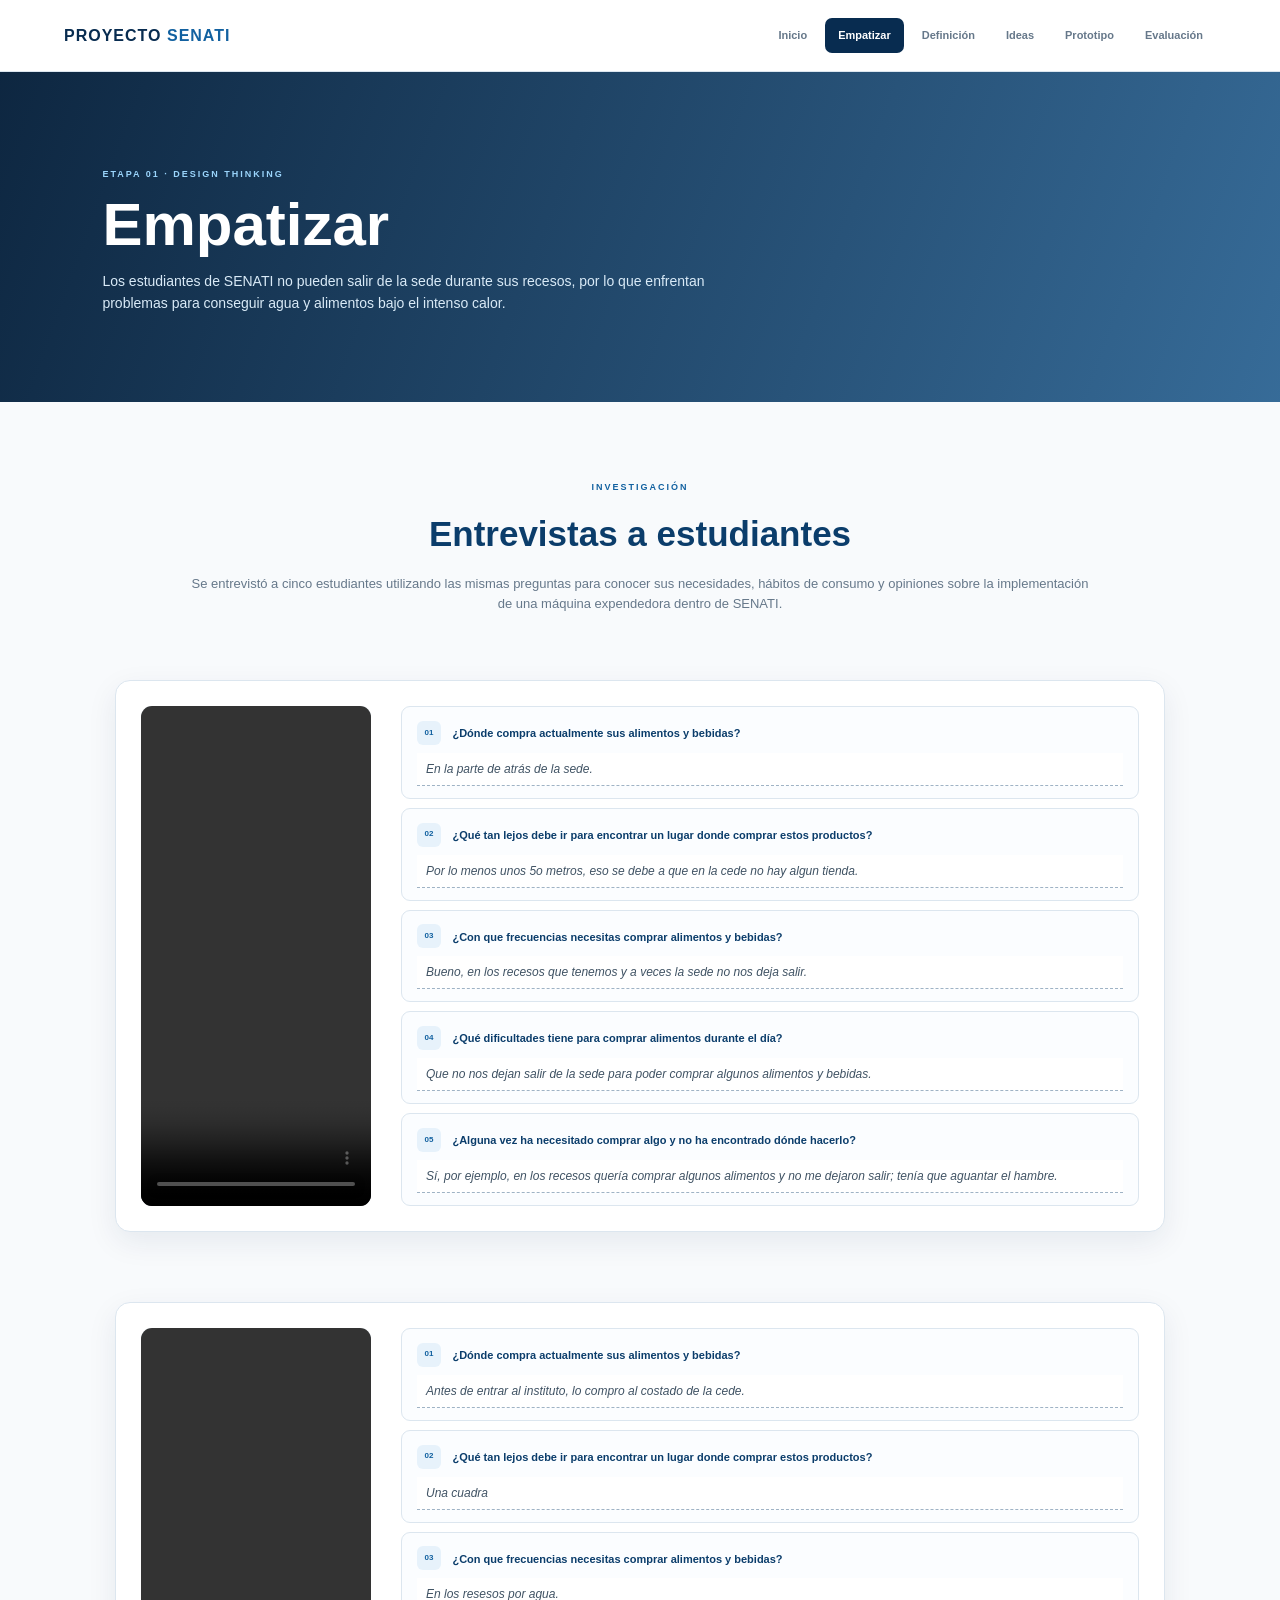
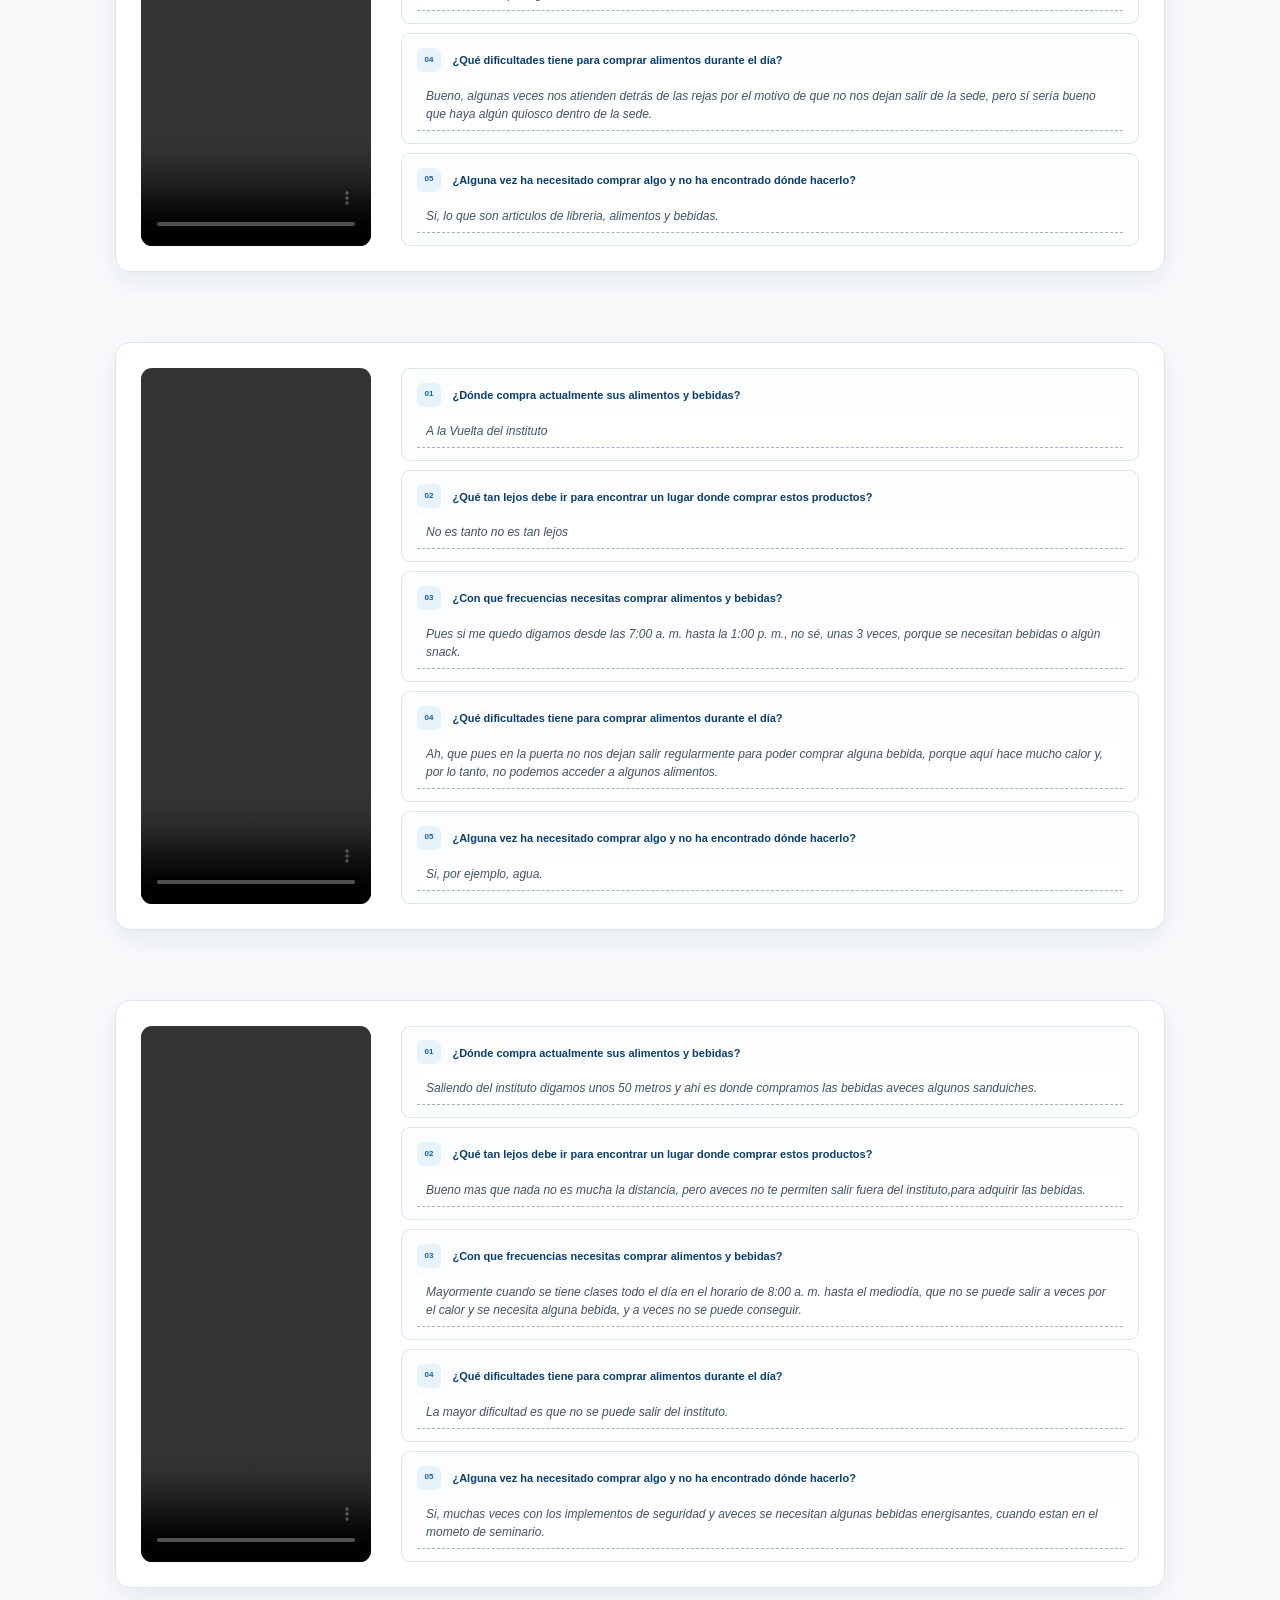
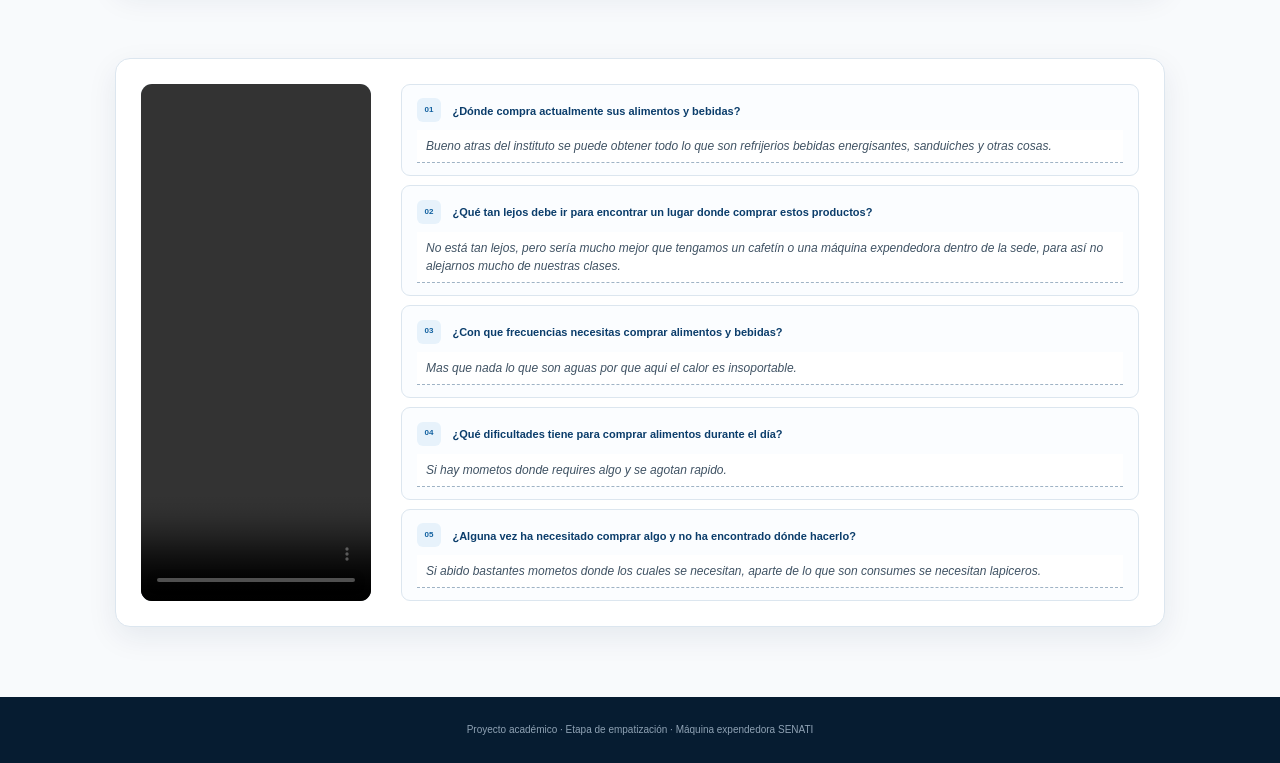
==== empatizar.html @ c5921507 "Add files via upload" ====
<!DOCTYPE html>
<html lang="es">

<head>

    <meta charset="UTF-8">
    <meta name="viewport" content="width=device-width, initial-scale=1.0">

    <title>Empatizar | MÁQUINA EXPENDEDORA PARA ESTUDIANTES SENATI</title>

    <link rel="stylesheet" href="stilos.css">

</head>

<body>


    <!-- =========================
         NAVEGACIÓN
    ========================== -->

    <header class="navbar">

        <div class="logo">
            PROYECTO <span>SENATI</span>
        </div>

        <nav>

            <a href="index.html">Inicio</a>

            <a href="empatizar.html" class="activo">
                Empatizar
            </a>

            <a href="definicion.html">
                Definición
            </a>

            <a href="ideas.html">
                Ideas
            </a>

            <a href="prototipo.html">
                Prototipo
            </a>

            <a href="evaluacion.html">
                Evaluación
            </a>

        </nav>

    </header>


    <!-- =========================
         ENCABEZADO
    ========================== -->

    <section class="pagina-hero">

        <div class="pagina-hero-contenido">

            <span class="etiqueta">
                ETAPA 01 · DESIGN THINKING
            </span>

            <h1>
                Empatizar
            </h1>

            <p>
                Los estudiantes de SENATI no pueden salir de la sede durante sus recesos, por lo que enfrentan problemas para conseguir agua y alimentos bajo el intenso calor.
            </p>

        </div>

    </section>


    <!-- =========================
         INTRODUCCIÓN
    ========================== -->

    <section class="entrevista-intro">

        <span class="etiqueta">
            INVESTIGACIÓN
        </span>

        <h2>
            Entrevistas a estudiantes
        </h2>

        <p>
            Se entrevistó a cinco estudiantes utilizando las mismas
            preguntas para conocer sus necesidades, hábitos de consumo
            y opiniones sobre la implementación de una máquina
            expendedora dentro de SENATI.
        </p>

    </section>


    <!-- =========================
         ESTUDIANTE 01
    ========================== -->

    <section class="estudiante">

        <div class="estudiante-foto">

            <video controls>
                <source src="videos/1.mp4" type="video/mp4">
                Tu navegador no soporta videos HTML5.
            </video>

        </div>


        <div class="preguntas">

            <div class="pregunta">

                <span>01</span>

                <h3>
                    ¿Dónde compra actualmente sus alimentos y bebidas?
                </h3>

                <p class="respuesta">
                    En la parte de atrás de la sede.
                </p>

            </div>


            <div class="pregunta">

                <span>02</span>

                <h3>
                    ¿Qué tan lejos debe ir para encontrar un lugar donde comprar estos productos?
                </h3>

                <p class="respuesta">
                    Por lo menos unos 5o metros, eso se debe a que en la cede no hay algun tienda.
                </p>

            </div>


            <div class="pregunta">

                <span>03</span>

                <h3>
                    ¿Con que frecuencias necesitas comprar alimentos y bebidas?
                </h3>

                <p class="respuesta">
                    Bueno, en los recesos que tenemos y a veces la sede no nos deja salir.
                </p>

            </div>


            <div class="pregunta">

                <span>04</span>

                <h3>
                    ¿Qué dificultades tiene para comprar alimentos durante el día?
                </h3>

                <p class="respuesta">
                    Que no nos dejan salir de la sede para poder comprar algunos alimentos y bebidas.
                </p>

            </div>


            <div class="pregunta">

                <span>05</span>

                <h3>
                    ¿Alguna vez ha necesitado comprar algo y no ha encontrado dónde hacerlo?
                </h3>

                <p class="respuesta">
                    Sí, por ejemplo, en los recesos quería comprar algunos alimentos y no me dejaron salir; tenía que aguantar el hambre.
                </p>

            </div>

        </div>

    </section>


    <!-- =========================
         ESTUDIANTE 02
    ========================== -->

    <section class="estudiante">

        <div class="estudiante-foto">

            <video controls>
                <source src="videos/2.mp4" type="video/mp4">
                Tu navegador no soporta videos HTML5.
            </video>

        </div>


        <div class="preguntas">

            <div class="pregunta">

                <span>01</span>

                <h3>
                    ¿Dónde compra actualmente sus alimentos y bebidas? 
                </h3>

                <p class="respuesta">
                    Antes de entrar al instituto, lo compro al costado de la cede.
                </p>

            </div>


            <div class="pregunta">

                <span>02</span>

                <h3>
                    ¿Qué tan lejos debe ir para encontrar un lugar 
donde comprar estos productos? 
                </h3>

                <p class="respuesta">
                    Una cuadra
                </p>

            </div>


            <div class="pregunta">

                <span>03</span>

                <h3>
                    ¿Con que frecuencias necesitas comprar alimentos y bebidas? 
                </h3>

                <p class="respuesta">
                    En los resesos por agua.
                </p>

            </div>


            <div class="pregunta">

                <span>04</span>

                <h3>
                    ¿Qué dificultades tiene para comprar alimentos durante el día? 
                </h3>

                <p class="respuesta">
                   Bueno, algunas veces nos atienden detrás de las rejas por el motivo de que no nos dejan salir de la sede, pero sí sería bueno que haya algún quiosco dentro de la sede. 
                </p>

            </div>


            <div class="pregunta">

                <span>05</span>

                <h3>
                    ¿Alguna vez ha necesitado comprar algo y no ha encontrado dónde hacerlo?
                </h3>

                <p class="respuesta">
                    Si, lo que son articulos de libreria, alimentos y bebidas.
                </p>

            </div>

        </div>

    </section>


    <!-- =========================
         ESTUDIANTE 03
    ========================== -->

    <section class="estudiante">

        <div class="estudiante-foto">

            <video controls>
                <source src="videos/3.mp4" type="video/mp4">
                Tu navegador no soporta videos HTML5.
            </video>

        </div>


        <div class="preguntas">

            <div class="pregunta">

                <span>01</span>

                <h3>
                    ¿Dónde compra actualmente sus alimentos y bebidas?
                </h3>

                <p class="respuesta">
                    A la Vuelta del instituto
                </p>

            </div>


            <div class="pregunta">

                <span>02</span>

                <h3>
                    ¿Qué tan lejos debe ir para encontrar un lugar donde comprar estos productos? 
                </h3>

                <p class="respuesta">
                    No es tanto no es tan lejos
                </p>

            </div>


            <div class="pregunta">

                <span>03</span>

                <h3>
                    ¿Con que frecuencias necesitas comprar alimentos y bebidas? 
                </h3>

                <p class="respuesta">
                   Pues si me quedo digamos desde las 7:00 a. m. hasta la 1:00 p. m., no sé, unas 3 veces, porque se necesitan bebidas o algún snack. 
                </p>

            </div>


            <div class="pregunta">

                <span>04</span>

                <h3>
                    ¿Qué dificultades tiene para comprar alimentos durante el día? 
                </h3>

                <p class="respuesta">
                    Ah, que pues en la puerta no nos dejan salir regularmente para poder comprar alguna bebida, porque aquí hace mucho calor y, por lo tanto, no podemos acceder a algunos alimentos. 
                </p>

            </div>


            <div class="pregunta">

                <span>05</span>

                <h3>
                    ¿Alguna vez ha necesitado comprar algo y no ha encontrado dónde hacerlo? 
                </h3>

                <p class="respuesta">
                    Si, por ejemplo, agua. 
                </p>

            </div>

        </div>

    </section>


    <!-- =========================
         ESTUDIANTE 04
    ========================== -->
<section class="estudiante">

        <div class="estudiante-foto">

            <video controls>
                <source src="videos/4.mp4" type="video/mp4">
                Tu navegador no soporta videos HTML5.
            </video>

        </div>


        <div class="preguntas">

            <div class="pregunta">

                <span>01</span>

                <h3>
                    ¿Dónde compra actualmente sus alimentos y bebidas?
                </h3>

                <p class="respuesta">
                   Saliendo del instituto digamos unos 50 metros y ahi es donde compramos las bebidas aveces algunos sanduiches. 
                </p>

            </div>


            <div class="pregunta">

                <span>02</span>

                <h3>
                    ¿Qué tan lejos debe ir para encontrar un lugar donde comprar estos productos? 
                </h3>

                <p class="respuesta">
                    Bueno mas que nada no es mucha la distancia, pero aveces no te permiten salir fuera del instituto,para adquirir las bebidas. 
                </p>

            </div>


            <div class="pregunta">

                <span>03</span>

                <h3>
                    ¿Con que frecuencias necesitas comprar alimentos y bebidas? 
                </h3>

                <p class="respuesta">
                   Mayormente cuando se tiene clases todo el día en el horario de 8:00 a. m. hasta el mediodía, que no se puede salir a veces por el calor y se necesita alguna bebida, y a veces no se puede conseguir.
                </p>

            </div>


            <div class="pregunta">

                <span>04</span>

                <h3>
                    ¿Qué dificultades tiene para comprar alimentos durante el día? 
                </h3>

                <p class="respuesta">
                   La mayor dificultad es que no se puede salir del instituto. 
                </p>

            </div>


            <div class="pregunta">

                <span>05</span>

                <h3>
                    ¿Alguna vez ha necesitado comprar algo y no ha encontrado dónde hacerlo? 
                </h3>

                <p class="respuesta">
                   Si, muchas veces con los implementos de seguridad y aveces se necesitan algunas bebidas energisantes, cuando estan en el mometo de seminario. 
                </p>

            </div>

        </div>

    </section>


    <!-- =========================
         ESTUDIANTE 05
    ========================== -->

    <section class="estudiante">

        <div class="estudiante-foto">

            <video controls>
                <source src="videos/5.mp4" type="video/mp4">
                Tu navegador no soporta videos HTML5.
            </video>

        </div>


        <div class="preguntas">

            <div class="pregunta">

                <span>01</span>

                <h3>
                    ¿Dónde compra actualmente sus alimentos y bebidas?
                </h3>

                <p class="respuesta">
                   Bueno atras del instituto se puede obtener todo lo que son refrijerios bebidas energisantes, sanduiches y otras cosas. 
                </p>

            </div>


            <div class="pregunta">

                <span>02</span>

                <h3>
                    ¿Qué tan lejos debe ir para encontrar un lugar donde comprar estos productos? 
                </h3>

                <p class="respuesta">
                    No está tan lejos, pero sería mucho mejor que tengamos un cafetín o una máquina expendedora dentro de la sede, para así no alejarnos mucho de nuestras clases.
                </p>

            </div>


            <div class="pregunta">

                <span>03</span>

                <h3>
                    ¿Con que frecuencias necesitas comprar alimentos y bebidas? 
                </h3>

                <p class="respuesta">
                   Mas que nada lo que son aguas por que aqui el calor es insoportable. 
                </p>

            </div>


            <div class="pregunta">

                <span>04</span>

                <h3>
                    ¿Qué dificultades tiene para comprar alimentos durante el día? 
                </h3>

                <p class="respuesta">
                   Si hay mometos donde requires algo y se agotan rapido. 
                </p>

            </div>


            <div class="pregunta">

                <span>05</span>

                <h3>
                    ¿Alguna vez ha necesitado comprar algo y no ha encontrado dónde hacerlo? 
                </h3>

                <p class="respuesta">
                   Si abido bastantes mometos donde los cuales se necesitan, aparte de lo que son consumes se necesitan lapiceros. 
                </p>

            </div>

        </div>

    </section>


    <footer>

        <p>
            Proyecto académico · Etapa de empatización · Máquina expendedora SENATI
        </p>

    </footer>


    <script src="scrip.js"></script>

</body>

</html>
---- stilos.css ----
/* =====================================================
   CONFIGURACIÓN GENERAL
===================================================== */

* {
    margin: 0;
    padding: 0;
    box-sizing: border-box;
}


:root {

    --azul-profundo: #082c50;

    --azul-oscuro: #0b3d6b;

    --azul: #1261a0;

    --azul-claro: #e7f2fb;

    --celeste: #d8ebfa;

    --gris: #66788a;

    --gris-claro: #f4f7fa;

    --borde: #dce6ef;

    --blanco: #ffffff;

    --negro: #17212b;

    --sombra:
        0 10px 30px rgba(8, 44, 80, 0.08);

}


html {
    scroll-behavior: smooth;
}


body {

    font-family:
        "Segoe UI",
        Arial,
        sans-serif;

    color: var(--negro);

    background: #f8fafc;

    line-height: 1.6;

}


a {
    text-decoration: none;
}


img {
    max-width: 100%;
    display: block;
}


/* =====================================================
   NAVEGACIÓN
===================================================== */

.navbar {

    position: sticky;

    top: 0;

    z-index: 1000;

    min-height: 72px;

    padding: 0 5%;

    display: flex;

    align-items: center;

    justify-content: space-between;

    background:
        rgba(255, 255, 255, 0.96);

    border-bottom:
        1px solid var(--borde);

    backdrop-filter:
        blur(10px);

}


.logo {

    color: var(--azul-profundo);

    font-size: 16px;

    font-weight: 800;

    letter-spacing: 1px;

}


.logo span {
    color: var(--azul);
}


.navbar nav {

    display: flex;

    align-items: center;

    gap: 5px;

}


.navbar nav a {

    padding: 9px 13px;

    color: var(--gris);

    font-size: 11px;

    font-weight: 600;

    border-radius: 7px;

    transition: 0.3s ease;

}


.navbar nav a:hover {

    color: var(--azul);

    background: var(--azul-claro);

}


.navbar nav a.activo {

    color: white;

    background: var(--azul-profundo);

}


/* =====================================================
   ELEMENTOS GENERALES
===================================================== */

.etiqueta {

    display: inline-block;

    color: var(--azul);

    font-size: 9px;

    font-weight: 800;

    letter-spacing: 2px;

}


.boton {

    display: inline-block;

    margin-top: 22px;

    padding: 12px 22px;

    color: white;

    background: var(--azul);

    border-radius: 7px;

    font-size: 11px;

    font-weight: 700;

    transition: 0.3s ease;

}


.boton:hover {

    background: var(--azul-profundo);

    transform: translateY(-2px);

}


.seccion-titulo h2 {

    color: var(--azul-oscuro);

    font-size: 34px;

    line-height: 1.2;

}


.seccion-titulo p {

    color: var(--gris);

    font-size: 13px;

}


/* =====================================================
   PORTADA INDEX
===================================================== */

.hero {

    min-height: 620px;

    display: flex;

    align-items: center;

    padding: 80px 8%;

    background:

        linear-gradient(
            90deg,
            rgba(4, 25, 48, 0.94),
            rgba(5, 50, 90, 0.75),
            rgba(5, 50, 90, 0.30)
        ),

        url("img/fondo.jpg");

    background-size: cover;

    background-position: center;

}


.hero-contenido {

    max-width: 700px;

    color: white;

}


.hero .etiqueta {

    color: #a9d6f7;

}


.hero h1 {

    margin-top: 12px;

    font-size:
        clamp(38px, 6vw, 68px);

    line-height: 1.05;

    letter-spacing: -2px;

}


.hero h1 span {

    display: block;

    color: #8fd0ff;

}


.hero p {

    max-width: 600px;

    margin-top: 22px;

    color: #e2edf6;

    font-size: 15px;

}


/* =====================================================
   INICIO
===================================================== */

.inicio-seccion {

    width: min(1100px, 90%);

    margin: auto;

    padding: 90px 0;

    display: grid;

    grid-template-columns: 1fr 300px;

    gap: 70px;

    align-items: center;

}


.inicio-texto h2 {

    margin: 10px 0 20px;

    color: var(--azul-oscuro);

    font-size: 40px;

}


.inicio-texto p {

    max-width: 680px;

    margin-bottom: 12px;

    color: var(--gris);

    font-size: 13px;

}


.inicio-card {

    padding: 30px;

    background: white;

    border: 1px solid var(--borde);

    border-radius: 15px;

    box-shadow: var(--sombra);

}


.inicio-card span {

    color: var(--azul-claro);

    font-size: 55px;

    font-weight: 800;

}


.inicio-card h3 {

    color: var(--azul-oscuro);

    font-size: 20px;

}


.inicio-card p {

    margin-top: 8px;

    color: var(--gris);

    font-size: 12px;

}


/* =====================================================
   ETAPAS
===================================================== */

.etapas {

    padding: 80px 5%;

    background: white;

}


.etapas-grid {

    width: min(1100px, 100%);

    margin: 35px auto 0;

    display: grid;

    grid-template-columns:
        repeat(5, 1fr);

    gap: 12px;

}


.etapa {

    padding: 25px 18px;

    background: #f8fafc;

    border: 1px solid var(--borde);

    border-radius: 12px;

    transition: 0.3s ease;

}


.etapa:hover {

    transform: translateY(-6px);

    background: white;

    box-shadow: var(--sombra);

}


.etapa span {

    color: #c5dff1;

    font-size: 34px;

    font-weight: 800;

}


.etapa h3 {

    margin-top: 8px;

    color: var(--azul-oscuro);

    font-size: 15px;

}


.etapa p {

    margin-top: 5px;

    color: var(--gris);

    font-size: 10px;

}


/* =====================================================
   HERO DE PÁGINAS
===================================================== */

.pagina-hero {

    min-height: 330px;

    display: flex;

    align-items: center;

    padding: 60px 8%;

    background:

        linear-gradient(
            110deg,
            rgba(4, 30, 57, 0.96),
            rgba(12, 76, 130, 0.82)
        ),

        url("img/fondo.jpg");

    background-size: cover;

    background-position: center;

}


.pagina-hero-contenido {

    max-width: 800px;

    color: white;

}


.pagina-hero .etiqueta {

    color: #9bd5fc;

}


.pagina-hero h1 {

    margin-top: 10px;

    font-size:
        clamp(38px, 6vw, 60px);

    line-height: 1;

}


.pagina-hero p {

    max-width: 650px;

    margin-top: 15px;

    color: #d9eaf7;

    font-size: 14px;

}


/* =====================================================
   EMPATIZAR
===================================================== */

.entrevista-intro {

    width: min(900px, 90%);

    margin: auto;

    padding: 70px 0 35px;

    text-align: center;

}


.entrevista-intro h2 {

    margin: 8px 0 12px;

    color: var(--azul-oscuro);

    font-size: 35px;

}


.entrevista-intro p {

    color: var(--gris);

    font-size: 13px;

}


.estudiante {

    width: min(1050px, 90%);

    margin: 30px auto 70px;

    padding: 25px;

    display: grid;

    grid-template-columns: 230px 1fr;

    gap: 30px;

    background: white;

    border: 1px solid var(--borde);

    border-radius: 15px;

    box-shadow: var(--sombra);

}


.estudiante-foto {

    position: relative;

    height: 290px;

    overflow: hidden;

    border-radius: 11px;

    background: var(--azul-claro);

}


.estudiante-foto {
    position: relative;
    height: 100%;
    min-height: 100%;
    overflow: hidden;
    border-radius: 11px;
    background: var(--azul-claro);
}

.estudiante-foto video {
    width: 100%;
    height: 100%;
    object-fit: contain;
    display: block;
    background: #E7F2FB;
}

.estudiante-nombre {

    position: absolute;

    bottom: 0;

    left: 0;

    right: 0;

    padding: 20px 15px 15px;

    color: white;

    background:
        linear-gradient(
            transparent,
            rgba(3, 25, 46, 0.95)
        );

}


.estudiante-nombre span {

    font-size: 8px;

    font-weight: 800;

    letter-spacing: 1px;

}


.estudiante-nombre h2 {

    font-size: 15px;

}


.preguntas {

    display: flex;

    flex-direction: column;

    gap: 9px;

}


.pregunta {

    padding: 12px 15px;

    border: 1px solid var(--borde);

    border-radius: 9px;

    background: #fbfdff;

}


.pregunta > span {

    display: inline-flex;

    width: 24px;

    height: 24px;

    align-items: center;

    justify-content: center;

    margin-right: 7px;

    color: var(--azul);

    background: var(--azul-claro);

    border-radius: 6px;

    font-size: 8px;

    font-weight: 800;

    vertical-align: middle;

}


.pregunta h3 {

    display: inline;

    color: var(--azul-oscuro);

    font-size: 11px;

    line-height: 1.4;

}


.respuesta { 
    min-height: 25px; 
    margin-top: 8px; 
    padding: 7px 9px; 
    color: #405364; 
    background: white; 
    border-bottom: 1px dashed #9fb3c5; 
    font-size: 12px; 
    font-style: italic;
    line-height: 1.5;
}

/* =====================================================
   DEFINICIÓN
===================================================== */

.definicion-intro {

    width: min(1100px, 90%);

    margin: auto;

    padding: 75px 0;

    display: grid;

    grid-template-columns: 1fr 230px;

    gap: 50px;

    align-items: center;

}


.definicion-intro-texto h2 {

    max-width: 720px;

    margin: 10px 0 18px;

    color: var(--azul-oscuro);

    font-size: 40px;

    line-height: 1.12;

}


.definicion-intro-texto p {

    max-width: 700px;

    margin-bottom: 12px;

    color: var(--gris);

    font-size: 13px;

}


.definicion-numero {

    padding: 30px;

    text-align: center;

    background: white;

    border: 1px solid var(--borde);

    border-radius: 16px;

    box-shadow: var(--sombra);

}


.definicion-numero span {

    display: block;

    color: var(--azul-profundo);

    font-size: 65px;

    font-weight: 800;

}


.definicion-numero p {

    color: var(--gris);

    font-size: 10px;

    font-weight: 700;

    text-transform: uppercase;

    letter-spacing: 1px;

}


.situacion-seccion {

    width: min(1100px, 90%);

    margin: auto;

    padding: 20px 0 80px;

}


.seccion-titulo {

    margin-bottom: 30px;

}


.problema-principal {

    padding: 30px;

    display: grid;

    grid-template-columns: 55px 1fr;

    gap: 20px;

    background:

        linear-gradient(
            135deg,
            white,
            #f1f7fd
        );

    border: 1px solid var(--borde);

    border-left: 5px solid var(--azul);

    border-radius: 15px;

    box-shadow: var(--sombra);

}


.problema-icono {

    width: 48px;

    height: 48px;

    display: flex;

    align-items: center;

    justify-content: center;

    color: white;

    background: var(--azul-profundo);

    border-radius: 12px;

    font-size: 24px;

    font-weight: 800;

}


.problema-label {

    color: var(--azul);

    font-size: 9px;

    font-weight: 800;

    letter-spacing: 1.5px;

}


.problema-principal h3 {

    max-width: 850px;

    margin: 7px 0 12px;

    color: var(--azul-oscuro);

    font-size: 21px;

}


.problema-principal p {

    max-width: 850px;

    color: var(--gris);

    font-size: 13px;

}


.necesidades-seccion {

    padding: 80px 5%;

    background: white;

}


.necesidades-grid {

    width: min(1100px, 100%);

    margin: 35px auto 0;

    display: grid;

    grid-template-columns:
        repeat(3, 1fr);

    gap: 16px;

}


.necesidad-card {

    padding: 24px;

    background: #f8fafc;

    border: 1px solid var(--borde);

    border-radius: 13px;

    transition: 0.3s ease;

}


.necesidad-card:hover {

    transform: translateY(-5px);

    background: white;

    box-shadow: var(--sombra);

}


.necesidad-numero {

    width: 35px;

    height: 35px;

    display: flex;

    align-items: center;

    justify-content: center;

    margin-bottom: 15px;

    color: var(--azul-profundo);

    background: var(--azul-claro);

    border-radius: 8px;

    font-size: 9px;

    font-weight: 800;

}


.necesidad-card h3 {

    margin-bottom: 8px;

    color: var(--azul-oscuro);

    font-size: 16px;

}


.necesidad-card p {

    color: var(--gris);

    font-size: 11px;

}


.pregunta-diseño {

    padding: 90px 5%;

    color: white;

    text-align: center;

    background:

        linear-gradient(
            120deg,
            rgba(4, 26, 52, 0.96),
            rgba(9, 72, 137, 0.92)
        ),

        url("img/fondo.jpg");

    background-size: cover;

    background-position: center;

}


.pregunta-diseño-contenido {

    width: min(900px, 100%);

    margin: auto;

}


.pregunta-diseño .etiqueta {

    color: #9bd5fc;

}


.pregunta-diseño h2 {

    margin: 12px auto 18px;

    font-size:
        clamp(27px, 4vw, 43px);

    line-height: 1.15;

}


.pregunta-diseño p {

    max-width: 700px;

    margin: auto;

    color: #d5e8f9;

    font-size: 13px;

}


.objetivo-seccion {

    width: min(1100px, 90%);

    margin: auto;

    padding: 80px 0;

}


.objetivo-card {

    padding: 35px;

    display: grid;

    grid-template-columns: 80px 1fr;

    gap: 30px;

    background: white;

    border: 1px solid var(--borde);

    border-radius: 16px;

    box-shadow: var(--sombra);

}


.objetivo-numero {

    color: #c5dff1;

    font-size: 60px;

    font-weight: 800;

}


.objetivo-contenido h2 {

    max-width: 750px;

    margin: 8px 0 14px;

    color: var(--azul-oscuro);

    font-size: 28px;

}


.objetivo-contenido p {

    max-width: 750px;

    color: var(--gris);

    font-size: 13px;

}


/* =====================================================
   IDEAS
===================================================== */

.ideas-seccion {

    width: min(1100px, 90%);

    margin: auto;

    padding: 75px 0;

}


.ideas-grid {

    margin-top: 35px;

    display: grid;

    grid-template-columns:
        repeat(2, 1fr);

    gap: 18px;

}


.idea-card {

    padding: 30px;

    background: white;

    border: 1px solid var(--borde);

    border-radius: 14px;

    box-shadow: var(--sombra);

    transition: 0.3s ease;

}


.idea-card:hover {

    transform: translateY(-5px);

}


.idea-numero {

    color: #c5dff1;

    font-size: 38px;

    font-weight: 800;

}


.idea-card h3 {

    margin-top: 5px;

    color: var(--azul-oscuro);

    font-size: 21px;

}


.idea-card p {

    margin: 10px 0 15px;

    color: var(--gris);

    font-size: 12px;

}


.idea-tags {

    display: inline-block;

    padding: 6px 10px;

    color: var(--azul);

    background: var(--azul-claro);

    border-radius: 5px;

    font-size: 9px;

    font-weight: 700;

}


.idea-final {

    padding: 80px 5%;

    color: white;

    text-align: center;

    background: var(--azul-profundo);

}


.idea-final .etiqueta {

    color: #9bd5fc;

}


.idea-final h2 {

    max-width: 750px;

    margin: 12px auto;

    font-size: 35px;

}

/* =====================================================
   WIREFRAME
===================================================== */

.wireframe-seccion {
    width: min(1200px, 90%);
    margin: auto;
    padding: 30px 0 80px;
}

.wireframe-grid {
    display: grid;
    grid-template-columns: 0.85fr 1.15fr;
    gap: 25px;
    align-items: start;
}

.wireframe-archivo,
.wireframe-boceto {
    min-width: 0;
}

.wireframe-archivo h3,
.wireframe-boceto h3 {
    font-size: 22px;
}

.wireframe-archivo p,
.wireframe-boceto p {
    font-size: 14px;
    line-height: 1.6;
}


/* ESPACIO DEL DOCUMENTO */

.archivo-box {
    margin-top: 15px;

    min-height: 230px;
    height: auto;

    padding: 30px;

    background: white;
    border: 1px solid var(--borde);
    border-radius: 15px;

    box-shadow: var(--sombra);

    display: flex;
    flex-direction: column;
    justify-content: center;
}


/* ICONO */

.archivo-icono {
    width: 55px;
    height: 55px;

    display: flex;
    align-items: center;
    justify-content: center;

    margin-bottom: 18px;

    color: white;
    background: var(--azul);

    border-radius: 12px;

    font-size: 13px;
    font-weight: 800;
}


/* TEXTO DEL DOCUMENTO */

.archivo-box h3 {
    color: var(--azul-oscuro);
    font-size: 20px;
}

.archivo-box p {
    max-width: 450px;

    margin-top: 10px;

    color: var(--gris);

    font-size: 13px;
    line-height: 1.6;
}


/* BOTÓN */

.boton-wireframe {
    display: inline-block;

    width: fit-content;

    margin-top: 20px;
    padding: 11px 18px;

    color: white;
    background: var(--azul);

    border-radius: 7px;

    font-size: 12px;
    font-weight: 700;

    transition: .3s ease;
}

.boton-wireframe:hover {
    background: var(--azul-profundo);
    transform: translateY(-2px);
}


/* =====================================================
   BOCETO GRANDE
===================================================== */

.boceto-box {
    position: relative;

    margin-top: 15px;

    height: 560px;

    padding: 12px;

    overflow: hidden;

    background: white;

    border: 1px solid var(--borde);
    border-radius: 15px;

    box-shadow: var(--sombra);
}

.boceto-box img {
    width: 100%;
    height: 100%;

    display: block;

    object-fit: contain;

    border-radius: 10px;
}


/* BOTÓN PARA AGRANDAR EL BOCETO */

.boceto-ampliar {
    position: absolute;

    right: 20px;
    bottom: 20px;

    padding: 11px 18px;

    border: none;
    border-radius: 7px;

    color: white;
    background: var(--azul);

    font-size: 12px;
    font-weight: 700;

    cursor: pointer;

    transition: .3s ease;
}

.boceto-ampliar:hover {
    background: var(--azul-profundo);
    transform: translateY(-2px);
}


/* =====================================================
   BOCETO - CELULAR
===================================================== */

@media (max-width: 600px) {

    .boceto-box {
        height: 450px;
        padding: 8px;
    }

    .boceto-ampliar {
        right: 12px;
        bottom: 12px;

        padding: 9px 14px;

        font-size: 11px;
    }
}


/* =====================================================
   BOCETO - CELULAR PEQUEÑO
===================================================== */

@media (max-width: 400px) {

    .boceto-box {
        height: 380px;
    }

}
/* =====================================================
   CORRECCIÓN DE ALINEACIÓN DEL WIREFRAME
===================================================== */

.wireframe-grid {
    align-items: start;
}

.wireframe-archivo,
.wireframe-boceto {
    align-self: start;
}

.wireframe-boceto {
    margin-top: 0;
}
/* =====================================================
   PROTOTIPO
===================================================== */

.prototipo-seccion {
    width: min(1300px, 90%);
    margin: auto;
    padding: 80px 0;

    display: grid;
    grid-template-columns: 470px 1fr;
    gap: 70px;
    align-items: center;
}


/* =====================================================
   VISTAS DEL PROTOTIPO
===================================================== */

.prototipo-imagen {
    display: flex;
    flex-direction: column;
    gap: 12px;

    padding: 12px;

    background: #eef7fc;
    border: 1px solid var(--borde);
    border-radius: 15px;

    box-shadow: var(--sombra);
}


/* CADA CUADRO */

.vista-prototipo {
    position: relative;

    width: 100%;
    height: 245px;

    overflow: hidden;

    background: #f5f9fc;
    border: 1px solid #c7e1f2;
    border-radius: 12px;
}


/* IMAGEN */

.vista-prototipo img {
    width: 100%;
    height: 100%;

    display: block;

    object-fit: contain;
    object-position: center;
}


/* NOMBRE DE LA VISTA */

.titulo-vista {
    position: absolute;

    top: 12px;
    left: 12px;

    z-index: 2;

    padding: 8px 12px;

    color: var(--azul-profundo);
    background: white;

    border-radius: 7px;

    font-size: 13px;
    font-weight: 700;

    box-shadow: 0 3px 10px rgba(8, 44, 80, 0.10);
}


/* BOTÓN VER COMPLETO */

.vista-prototipo button {
    position: absolute;

    bottom: 12px;
    left: 50%;

    transform: translateX(-50%);

    padding: 10px 22px;

    border: none;
    border-radius: 7px;

    color: white;
    background: var(--azul);

    font-size: 12px;
    font-weight: 700;

    cursor: pointer;

    transition: 0.3s ease;
}

.vista-prototipo button:hover {
    background: var(--azul-profundo);
    transform: translateX(-50%) translateY(-2px);
}


/* =====================================================
   INFORMACIÓN
===================================================== */

.prototipo-info {
    width: 100%;
}

.prototipo-info h2 {
    margin: 12px 0 20px;

    color: var(--azul-oscuro);

    font-size: clamp(38px, 4vw, 56px);
    line-height: 1.08;
}

.prototipo-info > p {
    max-width: 800px;

    color: var(--gris);

    font-size: 17px;
    line-height: 1.6;
}


/* =====================================================
   CARACTERÍSTICAS
===================================================== */

.caracteristicas {
    margin-top: 35px;

    display: grid;
    grid-template-columns: repeat(2, minmax(0, 1fr));

    gap: 16px;
}

.caracteristicas div {
    padding: 25px;

    background: white;

    border: 1px solid var(--borde);
    border-radius: 12px;

    min-height: 100px;
}

.caracteristicas span {
    color: var(--azul);

    font-size: 14px;
    font-weight: 800;
}

.caracteristicas h3 {
    margin-top: 8px;

    color: var(--azul-oscuro);

    font-size: 18px;
}


/* =====================================================
   VISOR DE IMAGEN COMPLETA
===================================================== */

.visor-imagen {
    display: none;

    position: fixed;
    inset: 0;

    z-index: 9999;

    align-items: center;
    justify-content: center;

    padding: 20px;

    background: rgba(0, 0, 0, 0.92);
}

.visor-imagen.activo {
    display: flex;
}

.visor-imagen img {
    max-width: 95vw;
    max-height: 90vh;

    width: auto;
    height: auto;

    object-fit: contain;
}

.cerrar-visor {
    position: absolute;

    top: 20px;
    right: 25px;

    width: 45px;
    height: 45px;

    border: none;
    border-radius: 50%;

    color: var(--azul-profundo);
    background: white;

    font-size: 30px;

    cursor: pointer;
}


/* =====================================================
   TABLET
===================================================== */

@media (max-width: 1000px) {

    .prototipo-seccion {
        width: 90%;

        grid-template-columns: 400px 1fr;

        gap: 40px;
    }

    .vista-prototipo {
        height: 220px;
    }

    .prototipo-info h2 {
        font-size: 40px;
    }

    .prototipo-info > p {
        font-size: 15px;
    }

    .caracteristicas div {
        padding: 20px;
    }
}


/* =====================================================
   TABLET PEQUEÑA / CELULAR
===================================================== */

@media (max-width: 800px) {

    .prototipo-seccion {
        width: 92%;

        grid-template-columns: 1fr;

        gap: 40px;

        padding: 60px 0;
    }

    .prototipo-imagen {
        width: 100%;
    }

    .vista-prototipo {
        height: 240px;
    }

    .prototipo-info h2 {
        font-size: 38px;
    }
}


/* =====================================================
   CELULAR
===================================================== */

@media (max-width: 600px) {

    .prototipo-seccion {
        width: 92%;
        padding: 45px 0;

        gap: 30px;
    }

    .prototipo-imagen {
        padding: 8px;
        gap: 10px;
    }

    .vista-prototipo {
        height: 220px;
    }

    .titulo-vista {
        top: 8px;
        left: 8px;

        padding: 6px 9px;

        font-size: 11px;
    }

    .vista-prototipo button {
        bottom: 8px;

        padding: 9px 16px;

        font-size: 11px;
    }

    .prototipo-info h2 {
        font-size: 32px;
    }

    .prototipo-info > p {
        font-size: 14px;
        line-height: 1.6;
    }

    .caracteristicas {
        grid-template-columns: 1fr;
        gap: 12px;
    }

    .caracteristicas div {
        padding: 18px;
        min-height: auto;
    }

    .caracteristicas h3 {
        font-size: 16px;
    }
}


/* =====================================================
   CELULAR PEQUEÑO
===================================================== */

@media (max-width: 400px) {

    .prototipo-seccion {
        width: 94%;
    }

    .vista-prototipo {
        height: 190px;
    }

    .prototipo-info h2 {
        font-size: 28px;
    }

    .prototipo-info > p {
        font-size: 13px;
    }

    .caracteristicas h3 {
        font-size: 15px;
    }
}

/* =====================================================
   EVALUACIÓN
===================================================== */

.evaluacion-intro {
    width: min(800px, 90%);
    margin: auto;
    padding: 75px 0 45px;
    text-align: center;
}

.evaluacion-intro h2 {
    margin: 10px 0;
    color: var(--azul-oscuro);
    font-size: 38px;
}

.evaluacion-intro p {
    color: var(--gris);
    font-size: 13px;
}


/* =====================================================
   CONTENEDOR DE LOS VIDEOS
===================================================== */

.criterios {
    width: min(1050px, 90%);
    margin: auto;
    padding-bottom: 75px;
}


/* =====================================================
   GRID DE VIDEOS
===================================================== */

.evaluacion-videos {
    display: grid;
    grid-template-columns: repeat(3, minmax(0, 1fr));
    gap: 16px;
}


/* =====================================================
   TARJETA DE VIDEO
===================================================== */

.video-evaluacion {
    position: relative;
    min-width: 0;
    padding: 12px;

    background: white;
    border: 1px solid var(--borde);
    border-radius: 8px;

    box-shadow:
        0 5px 18px rgba(8, 44, 80, 0.07);

    /* IMPORTANTE:
       No usamos overflow hidden en la tarjeta,
       para evitar problemas con pantalla completa */
    overflow: visible;

    transition:
        box-shadow 0.3s ease;
}


/* =====================================================
   EFECTO AL PASAR EL MOUSE
===================================================== */

.video-evaluacion:hover {
    box-shadow:
        0 10px 25px rgba(8, 44, 80, 0.11);
}


/* =====================================================
   NUMERO
===================================================== */

.video-numero {
    display: inline-flex;

    align-items: center;
    justify-content: center;

    width: 32px;
    height: 24px;

    margin-bottom: 8px;

    color: #2daed8;
    background: #e6f7fc;

    border-radius: 6px;

    font-size: 10px;
    font-weight: 800;
}


/* =====================================================
   CONTENEDOR GENERAL DEL VIDEO
===================================================== */

.video-contenedor {
    width: 100%;
    height: 190px;

    display: flex;
    align-items: center;
    justify-content: center;

    overflow: hidden;

    background: #111;
    border-radius: 5px;
}


/* =====================================================
   VIDEO GENERAL
===================================================== */

.video-contenedor video {
    display: block;

    max-width: 100%;
    max-height: 100%;

    background: #111;

    /* Permite el modo pantalla completa */
    object-fit: contain;
}


/* =====================================================
   VIDEOS 01, 02 Y 03
   FORMATO VERTICAL 9:16
===================================================== */

.video-vertical .video-contenedor {
    width: 100%;

    aspect-ratio: 9 / 16;

    height: auto;

    margin: 0 auto;
}


.video-vertical .video-contenedor video {
    width: auto;
    height: 100%;

    max-width: 100%;
    max-height: 100%;

    object-fit: contain;
}


/* =====================================================
   COMENTARIO
===================================================== */

.video-comentario {
    padding: 12px 5px 5px;
}


.video-comentario h3 {
    margin: 0;

    color: var(--azul-oscuro);

    font-size: 14px;
}


.video-comentario p {
    margin-top: 5px;

    color: var(--gris);

    font-size: 10px;

    line-height: 1.55;
}


/* =====================================================
   VIDEO 04 - HORIZONTAL
===================================================== */

.video-horizontal {
    grid-column: 1 / -1;

    width: 100%;

    display: block;

    padding: 18px;
}


/* =====================================================
   CONTENEDOR DEL VIDEO 04
   FORMATO HORIZONTAL 16:9
===================================================== */

.video-horizontal .video-contenedor {
    width: 70%;

    max-width: 750px;

    height: auto;

    aspect-ratio: 16 / 9;

    margin: 10px auto 0;

    display: flex;

    align-items: center;
    justify-content: center;

    overflow: hidden;

    background: #111;

    border-radius: 5px;
}


/* =====================================================
   VIDEO 04
===================================================== */

.video-horizontal .video-contenedor video {
    width: 100%;
    height: 100%;

    max-width: 100%;
    max-height: 100%;

    object-fit: contain;
}


/* =====================================================
   COMENTARIO DEL VIDEO 04
===================================================== */

.video-horizontal .video-comentario {
    padding: 18px 5px 5px;
}


.video-horizontal .video-comentario h3 {
    margin: 0;

    color: var(--azul-oscuro);

    font-size: 15px;
}


.video-horizontal .video-comentario p {
    max-width: 750px;

    margin-top: 5px;

    color: var(--gris);

    font-size: 11px;

    line-height: 1.6;
}


/* =====================================================
   PANTALLA COMPLETA DEL VIDEO
===================================================== */

/*
   Estas reglas ayudan a que el video ocupe
   correctamente la pantalla cuando se amplía.
*/

.video-contenedor video:fullscreen {
    width: 100%;
    height: 100%;

    max-width: none;
    max-height: none;

    object-fit: contain;

    background: #000;
}


/* Compatibilidad con algunos navegadores */

.video-contenedor video:-webkit-full-screen {
    width: 100%;
    height: 100%;

    max-width: none;
    max-height: none;

    object-fit: contain;

    background: #000;
}


/* =====================================================
   TABLET
===================================================== */

@media (max-width: 900px) {

    .evaluacion-videos {
        grid-template-columns:
            repeat(2, minmax(0, 1fr));
    }

    .video-horizontal {
        grid-column: 1 / -1;
        width: 100%;
    }

    .video-horizontal .video-contenedor {
        width: 80%;
    }
}


/* =====================================================
   CELULAR
===================================================== */

@media (max-width: 600px) {

    .criterios {
        width: 92%;
    }

    .evaluacion-videos {
        grid-template-columns: 1fr;
        gap: 14px;
    }

    .video-evaluacion {
        padding: 12px;
    }


    /* -----------------------------------------------
       VIDEOS 01, 02 Y 03
       VERTICALES
    ------------------------------------------------ */

    .video-vertical .video-contenedor {
        width: 100%;

        aspect-ratio: 9 / 16;

        height: auto;
    }

    .video-vertical .video-contenedor video {
        width: auto;
        height: 100%;

        max-width: 100%;

        object-fit: contain;
    }


    /* -----------------------------------------------
       VIDEO 04
       HORIZONTAL
    ------------------------------------------------ */

    .video-horizontal {
        grid-column: auto;

        width: 100%;

        margin: 0;

        padding: 12px;

        display: block;
    }

    .video-horizontal .video-contenedor {
        width: 100%;

        max-width: none;

        height: auto;

        aspect-ratio: 16 / 9;

        margin: 10px auto 0;
    }

    .video-horizontal .video-contenedor video {
        width: 100%;
        height: 100%;

        object-fit: contain;
    }

    .video-horizontal .video-comentario {
        padding: 14px 5px 5px;
    }
}


/* =====================================================
   CELULAR PEQUEÑO
===================================================== */

@media (max-width: 400px) {

    .video-vertical .video-contenedor {
        aspect-ratio: 9 / 16;
        height: auto;
    }

    .video-horizontal .video-contenedor {
        width: 100%;

        aspect-ratio: 16 / 9;

        height: auto;
    }
}
/* =====================================================
   FOOTER
===================================================== */

footer {

    padding: 25px 5%;

    color: #8fa2b4;

    text-align: center;

    background: #061c31;

}


footer p {

    font-size: 10px;

}


/* =====================================================
   ANIMACIÓN
===================================================== */

@keyframes aparecer {

    from {

        opacity: 0;

        transform: translateY(15px);

    }

    to {

        opacity: 1;

        transform: translateY(0);

    }

}


.hero-contenido,
.pagina-hero-contenido {

    animation:
        aparecer 0.8s ease;

}


/* =====================================================
   RESPONSIVE
===================================================== */

@media (max-width: 900px) {

    .navbar {

        flex-direction: column;

        padding: 15px;

        gap: 10px;

    }


    .navbar nav {

        flex-wrap: wrap;

        justify-content: center;

    }


    .etapas-grid {

        grid-template-columns:
            repeat(3, 1fr);

    }


    .inicio-seccion {

        grid-template-columns: 1fr;

        gap: 30px;

    }


    .estudiante {

        grid-template-columns: 190px 1fr;

    }


    .necesidades-grid {

        grid-template-columns:
            repeat(2, 1fr);

    }


    .criterios {

        grid-template-columns:
            repeat(2, 1fr);

    }

}


@media (max-width: 700px) {

    .navbar nav a {

        padding: 7px 8px;

        font-size: 9px;

    }


    .hero {

        min-height: 550px;

        padding: 60px 6%;

    }


    .hero h1 {

        font-size: 42px;

    }


    .etapas-grid {

        grid-template-columns:
            repeat(2, 1fr);

    }


    .definicion-intro {

        grid-template-columns: 1fr;

    }


    .problema-principal {

        grid-template-columns: 1fr;

    }


    .necesidades-grid {

        grid-template-columns: 1fr;

    }


    .ideas-grid {

        grid-template-columns: 1fr;

    }


    .prototipo-seccion {

        grid-template-columns: 1fr;

        gap: 35px;

    }


    .detalles-grid {

        grid-template-columns: 1fr;

    }


    .criterios {

        grid-template-columns: 1fr;

    }

}


@media (max-width: 550px) {

    .estudiante {

        grid-template-columns: 1fr;

        padding: 15px;

    }


    .estudiante-foto {

        height: 250px;

    }


    .pregunta h3 {

        font-size: 10px;

    }


    .pregunta {

        padding: 10px;

    }


    .etapas-grid {

        grid-template-columns: 1fr;

    }


    .objetivo-card {

        grid-template-columns: 1fr;

        padding: 25px;

    }


    .objetivo-numero {

        font-size: 45px;

    }


    .caracteristicas {

        grid-template-columns: 1fr;

    }

}
/* =====================================================
   TARJETAS - ¿QUÉ PROPONEMOS MEJORAR?
===================================================== */

.prototipo-detalles {
    width: min(1200px, 90%);
    margin: auto;
    padding: 70px 0;
}

.prototipo-detalles .seccion-titulo {
    margin-bottom: 35px;
}

.prototipo-detalles .seccion-titulo h2 {
    margin-top: 10px;
    color: var(--azul-oscuro);
    font-size: clamp(36px, 4vw, 50px);
    line-height: 1.1;
}

.detalles-grid {
    width: 100%;
    display: grid;
    grid-template-columns: repeat(3, minmax(0, 1fr));
    gap: 18px;
}

.detalles-grid article {
    padding: 25px;
    min-width: 0;
    min-height: 150px;
    background: white;
    border: 1px solid var(--borde);
    border-radius: 12px;
    box-shadow: var(--sombra);
}

.detalles-grid span {
    display: block;
    margin-bottom: 8px;
    color: #8fc7ec;
    font-size: 22px;
    font-weight: 800;
}

.detalles-grid h3 {
    margin: 0;
    color: var(--azul-oscuro);
    font-size: 20px;
}

.detalles-grid p {
    margin-top: 10px;
    color: var(--gris);
    font-size: 14px;
    line-height: 1.6;
}


/* TABLET */

@media (max-width: 900px) {

    .detalles-grid {
        grid-template-columns: repeat(2, minmax(0, 1fr));
    }

}


/* CELULAR */

@media (max-width: 600px) {

    .prototipo-detalles {
        width: 92%;
        padding: 50px 0;
    }

    .prototipo-detalles .seccion-titulo h2 {
        font-size: 32px;
    }

    .detalles-grid {
        grid-template-columns: 1fr;
        gap: 14px;
    }

    .detalles-grid article {
        min-height: auto;
        padding: 20px;
    }

    .detalles-grid h3 {
        font-size: 18px;
    }

    .detalles-grid p {
        font-size: 14px;
    }

}
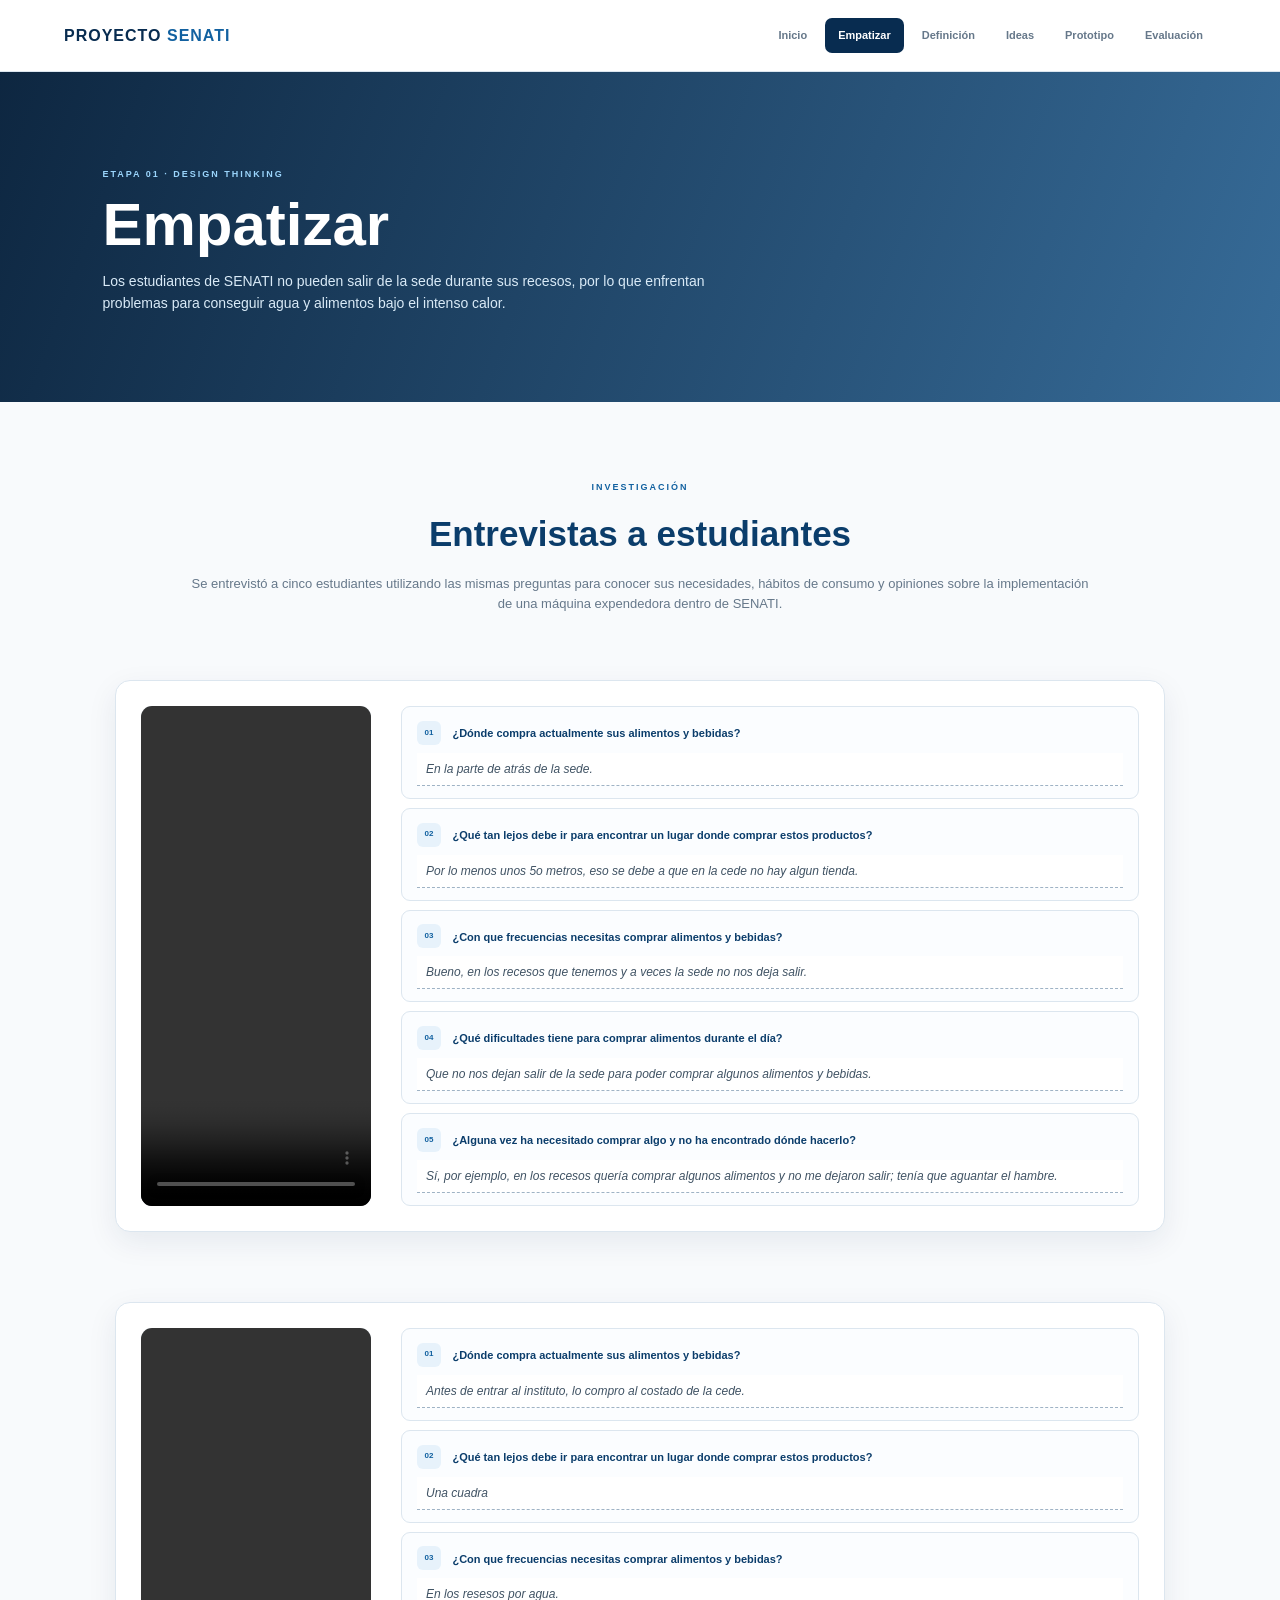
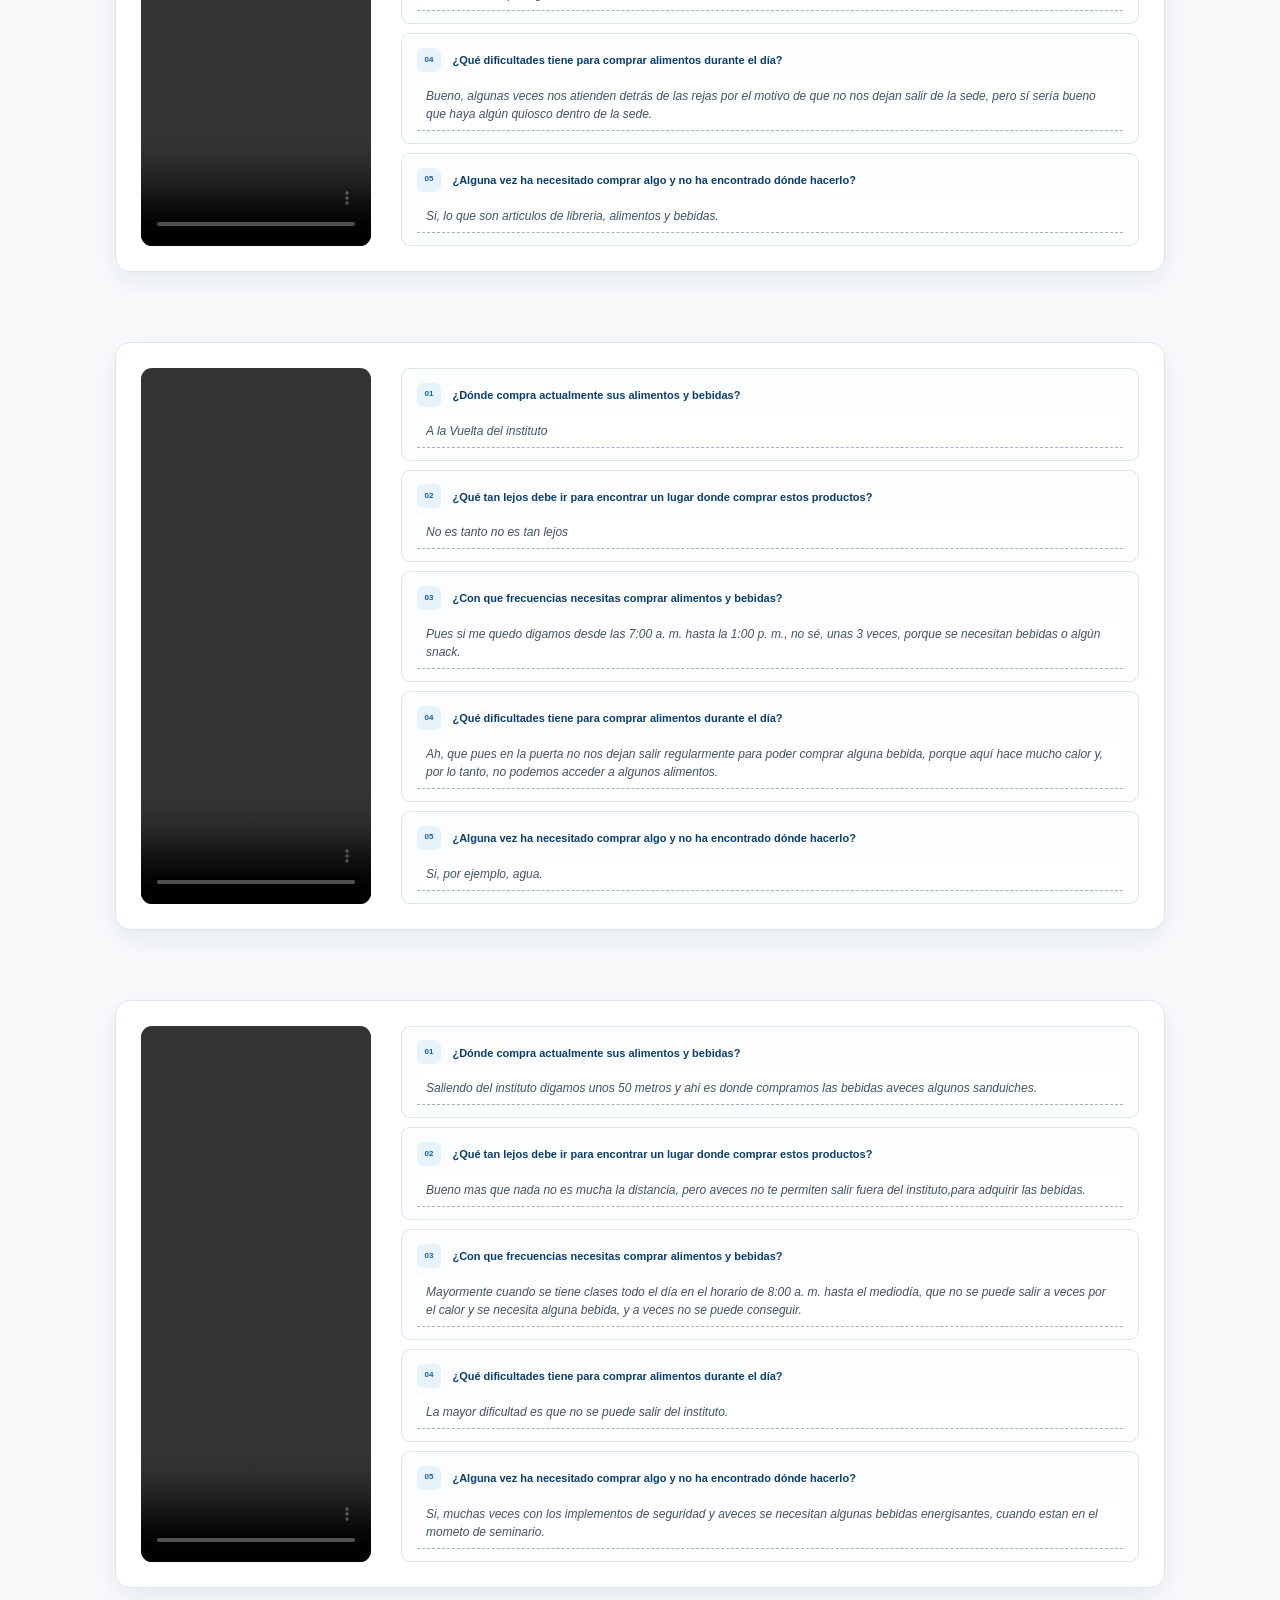
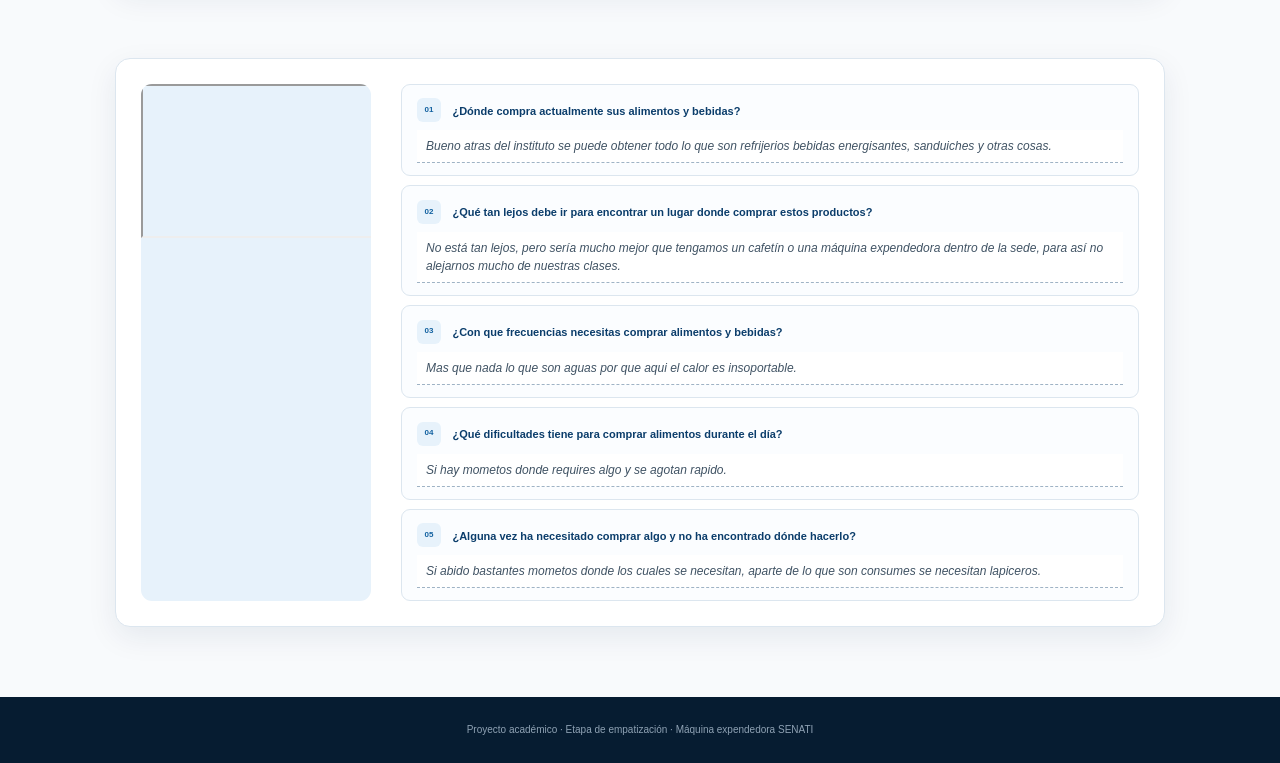
==== commit 9b6ba1dd: "Add files via upload" ====
--- a/empatizar.html
+++ b/empatizar.html
@@ -498,13 +498,12 @@
     <section class="estudiante">
 
         <div class="estudiante-foto">
-
-            <video controls>
-                <source src="videos/5.mp4" type="video/mp4">
-                Tu navegador no soporta videos HTML5.
-            </video>
-
-        </div>
+    <iframe
+        src="https://youtube.com/shorts/NBG3-9PFg_I"
+        title="Entrevista estudiante 01"
+        allowfullscreen>
+    </iframe>
+</div>
 
 
         <div class="preguntas">
